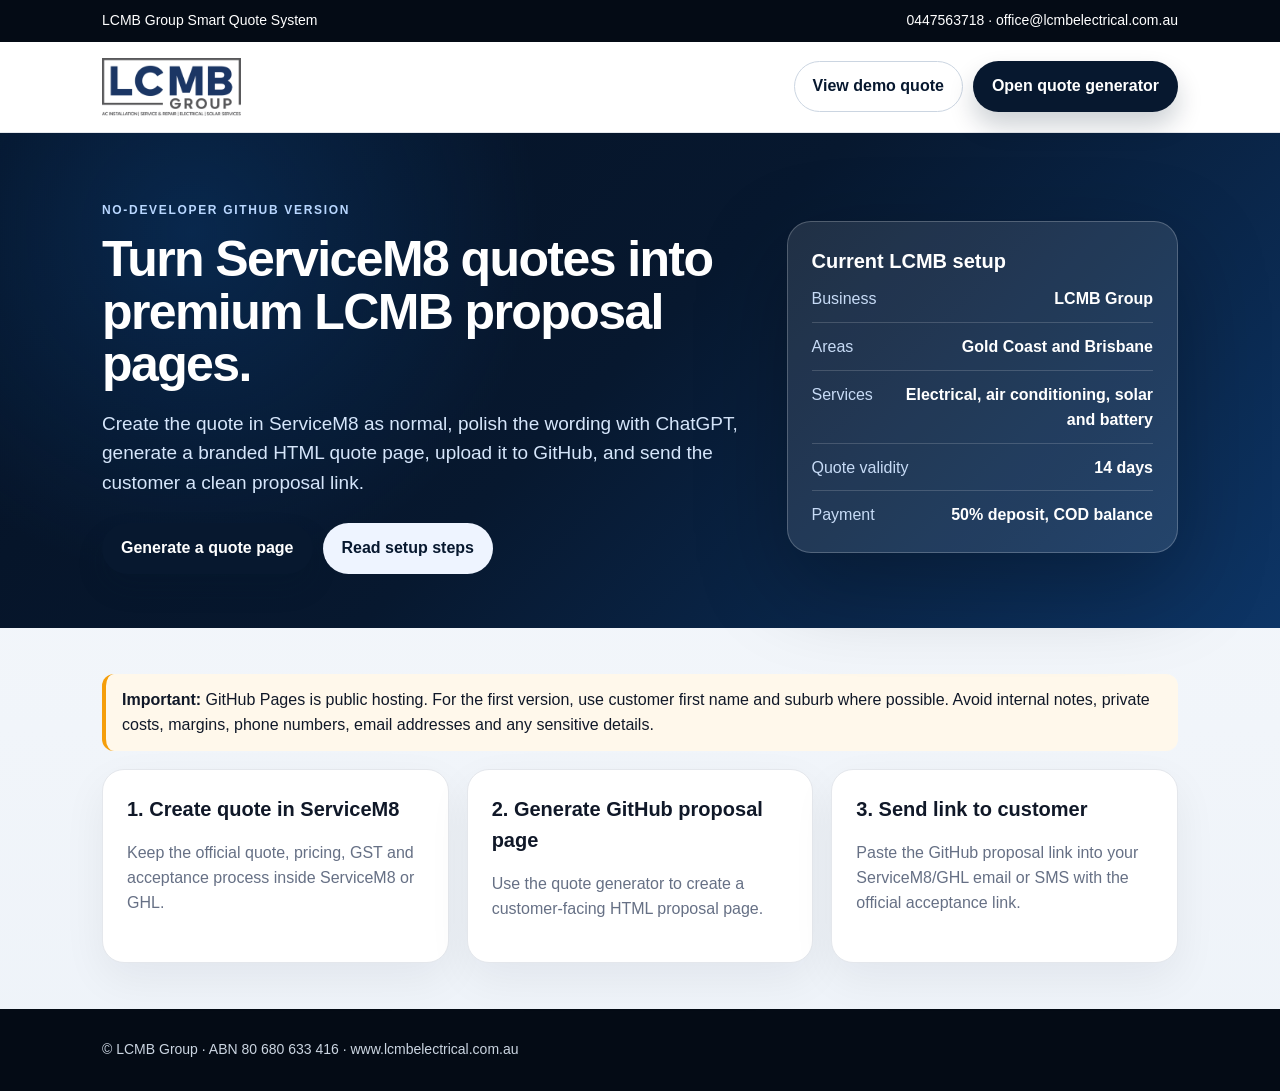
==== index.html @ 8d77b74e "Move LCMB quote website files to root" ====
<!doctype html>
<html lang="en-AU">
<head>
  <meta charset="utf-8">
  <meta name="viewport" content="width=device-width, initial-scale=1">
  <title>LCMB Smart Quotes</title>
  <meta name="robots" content="noindex,nofollow">
  <link rel="stylesheet" href="assets/site.css">
</head>
<body>
  <div class="topbar">
    <div class="container">
      <span>LCMB Group Smart Quote System</span>
      <span>0447563718 · office@lcmbelectrical.com.au</span>
    </div>
  </div>
  <header class="brandbar">
    <div class="container">
      <a class="logo" href="index.html" aria-label="LCMB Group home">
        <img class="logo-img" src="assets/lcmb-logo-main.png" alt="LCMB Group">
      </a>
      <div class="nav-actions">
        <a class="btn secondary" href="quotes/example-quote.html">View demo quote</a>
        <a class="btn primary" href="quote-generator.html">Open quote generator</a>
      </div>
    </div>
  </header>
  <section class="hero">
    <div class="container hero-grid">
      <div>
        <div class="kicker">No-developer GitHub version</div>
        <h1>Turn ServiceM8 quotes into premium LCMB proposal pages.</h1>
        <p class="lead">Create the quote in ServiceM8 as normal, polish the wording with ChatGPT, generate a branded HTML quote page, upload it to GitHub, and send the customer a clean proposal link.</p>
        <div class="toolbar">
          <a class="btn primary" href="quote-generator.html">Generate a quote page</a>
          <a class="btn light" href="GITHUB_SETUP_STEPS.md">Read setup steps</a>
        </div>
      </div>
      <div class="hero-card">
        <h3>Current LCMB setup</h3>
        <div class="detail-list">
          <div class="detail-row"><span>Business</span><span>LCMB Group</span></div>
          <div class="detail-row"><span>Areas</span><span>Gold Coast and Brisbane</span></div>
          <div class="detail-row"><span>Services</span><span>Electrical, air conditioning, solar and battery</span></div>
          <div class="detail-row"><span>Quote validity</span><span>14 days</span></div>
          <div class="detail-row"><span>Payment</span><span>50% deposit, COD balance</span></div>
        </div>
      </div>
    </div>
  </section>
  <main class="section">
    <div class="container">
      <div class="notice">
        <strong>Important:</strong> GitHub Pages is public hosting. For the first version, use customer first name and suburb where possible. Avoid internal notes, private costs, margins, phone numbers, email addresses and any sensitive details.
      </div>
      <div class="cards" style="margin-top:18px">
        <div class="card">
          <h3>1. Create quote in ServiceM8</h3>
          <p class="muted">Keep the official quote, pricing, GST and acceptance process inside ServiceM8 or GHL.</p>
        </div>
        <div class="card">
          <h3>2. Generate GitHub proposal page</h3>
          <p class="muted">Use the quote generator to create a customer-facing HTML proposal page.</p>
        </div>
        <div class="card">
          <h3>3. Send link to customer</h3>
          <p class="muted">Paste the GitHub proposal link into your ServiceM8/GHL email or SMS with the official acceptance link.</p>
        </div>
      </div>
    </div>
  </main>
  <footer class="footer">
    <div class="container">© LCMB Group · ABN 80 680 633 416 · www.lcmbelectrical.com.au</div>
  </footer>
</body>
</html>
---- assets/site.css ----
:root{
  --navy:#07182f;
  --navy2:#0b2547;
  --blue:#0e4d92;
  --ink:#101828;
  --muted:#667085;
  --line:#d0d5dd;
  --bg:#f5f7fb;
  --card:#ffffff;
  --soft:#eaf2ff;
  --dark:#050b14;
  --ok:#0f766e;
}
*{box-sizing:border-box}
body{
  margin:0;
  font-family:Arial, Helvetica, sans-serif;
  color:var(--ink);
  background:linear-gradient(180deg,#f7f9fc 0%,#eef3f9 100%);
  line-height:1.55;
}
a{color:inherit}
.container{max-width:1120px;margin:0 auto;padding:0 22px}
.topbar{
  background:#040b15;
  color:white;
  font-size:14px;
}
.topbar .container{
  display:flex;
  gap:18px;
  justify-content:space-between;
  align-items:center;
  padding-top:10px;
  padding-bottom:10px;
  flex-wrap:wrap;
}
.brandbar{
  background:rgba(255,255,255,.96);
  border-bottom:1px solid #e4e7ec;
  position:sticky;
  top:0;
  z-index:50;
  backdrop-filter:blur(8px);
}
.brandbar .container{
  display:flex;
  align-items:center;
  justify-content:space-between;
  padding-top:16px;
  padding-bottom:16px;
  gap:20px;
}
.logo{
  display:flex;
  align-items:center;
  gap:12px;
  text-decoration:none;
}
.logo-mark{
  width:46px;height:46px;border-radius:13px;
  background:linear-gradient(135deg,var(--navy),var(--blue));
  display:grid;place-items:center;color:white;font-weight:800;letter-spacing:-1px;
  box-shadow:0 12px 28px rgba(7,24,47,.22);
}
.logo-text strong{display:block;font-size:19px;letter-spacing:.06em}
.logo-text span{display:block;font-size:12px;color:var(--muted);text-transform:uppercase;letter-spacing:.12em}

.logo-img{
  display:block;
  width:auto;
  height:58px;
  max-width:260px;
  object-fit:contain;
}
@media (max-width:520px){
  .logo-img{height:46px;max-width:220px}
}

.nav-actions{display:flex;gap:10px;flex-wrap:wrap}
.btn{
  display:inline-flex;align-items:center;justify-content:center;
  gap:8px;
  min-height:44px;
  padding:12px 18px;
  border-radius:999px;
  border:1px solid transparent;
  text-decoration:none;
  font-weight:700;
  cursor:pointer;
  transition:.18s ease;
  font-family:inherit;
}
.btn.primary{background:var(--navy);color:white;box-shadow:0 14px 26px rgba(7,24,47,.20)}
.btn.primary:hover{background:#0d2b52;transform:translateY(-1px)}
.btn.secondary{background:white;color:var(--navy);border-color:#cbd5e1}
.btn.secondary:hover{border-color:var(--navy);transform:translateY(-1px)}
.btn.light{background:#eef4ff;color:var(--navy)}
.hero{
  background:
    radial-gradient(circle at 15% 20%,rgba(14,77,146,.35),transparent 30%),
    linear-gradient(135deg,#051225 0%,#07182f 48%,#0d3566 100%);
  color:white;
  padding:68px 0 54px;
}
.hero-grid{
  display:grid;
  grid-template-columns:1.25fr .75fr;
  gap:32px;
  align-items:center;
}
.kicker{
  color:#b9d7ff;
  font-weight:800;
  text-transform:uppercase;
  letter-spacing:.14em;
  font-size:12px;
  margin-bottom:14px;
}
h1{font-size:50px;line-height:1.05;margin:0 0 18px;letter-spacing:-1.6px}
h2{font-size:31px;line-height:1.15;margin:0 0 16px;letter-spacing:-.6px}
h3{font-size:20px;margin:0 0 10px}
.lead{font-size:19px;color:#d6e6fb;max-width:720px;margin:0 0 26px}
.hero-card{
  background:rgba(255,255,255,.1);
  border:1px solid rgba(255,255,255,.22);
  border-radius:24px;
  padding:24px;
  box-shadow:0 30px 90px rgba(0,0,0,.28);
}
.detail-list{display:grid;gap:12px}
.detail-row{
  display:flex;justify-content:space-between;gap:18px;
  border-bottom:1px solid rgba(255,255,255,.16);
  padding-bottom:10px;
}
.detail-row:last-child{border-bottom:0;padding-bottom:0}
.detail-row span:first-child{color:#c7dbf6}
.detail-row span:last-child{text-align:right;font-weight:700}
.section{padding:46px 0}
.cards{display:grid;grid-template-columns:repeat(3,1fr);gap:18px}
.card{
  background:var(--card);
  border:1px solid #e4e7ec;
  border-radius:22px;
  padding:24px;
  box-shadow:0 16px 44px rgba(16,24,40,.06);
}
.card.soft{background:#f8fbff}
.card.dark{background:var(--navy);color:white;border-color:transparent}
.card.dark p,.card.dark li{color:#d6e6fb}
.muted{color:var(--muted)}
.grid-2{display:grid;grid-template-columns:1fr 1fr;gap:18px}
.grid-3{display:grid;grid-template-columns:repeat(3,1fr);gap:18px}
.pill{
  display:inline-flex;
  background:#e8f2ff;
  color:#0b3a70;
  border:1px solid #c9ddfb;
  border-radius:999px;
  padding:8px 12px;
  font-weight:800;
  font-size:13px;
}
.list{
  padding:0;
  margin:12px 0 0;
  list-style:none;
}
.list li{
  padding:11px 0 11px 34px;
  border-bottom:1px solid #edf0f5;
  position:relative;
}
.list li:last-child{border-bottom:0}
.list li:before{
  content:"✓";
  width:22px;height:22px;
  border-radius:50%;
  background:#e7f6f3;
  color:var(--ok);
  position:absolute;
  left:0;top:12px;
  display:grid;place-items:center;
  font-weight:900;
}
.list.warn li:before{
  content:"";
  background:#fff3e6;
  border:2px solid #f59e0b;
}
.quote-table{
  width:100%;
  border-collapse:collapse;
  overflow:hidden;
  border-radius:18px;
  background:white;
}
.quote-table th{
  background:#07182f;color:white;
  text-align:left;
  padding:14px;
  font-size:13px;
  letter-spacing:.08em;
  text-transform:uppercase;
}
.quote-table td{
  border-bottom:1px solid #edf0f5;
  padding:14px;
  vertical-align:top;
}
.quote-table td:last-child,.quote-table th:last-child{text-align:right;white-space:nowrap}
.total-box{
  max-width:430px;
  margin-left:auto;
  margin-top:16px;
  background:white;
  border:1px solid #e4e7ec;
  border-radius:22px;
  padding:18px;
}
.total-row{
  display:flex;justify-content:space-between;gap:16px;
  padding:9px 0;border-bottom:1px solid #edf0f5;
}
.total-row:last-child{border-bottom:0}
.total-row.grand{
  font-size:24px;
  font-weight:900;
  color:var(--navy);
}
.process{counter-reset:step;display:grid;grid-template-columns:repeat(4,1fr);gap:16px}
.step{
  background:white;border:1px solid #e4e7ec;border-radius:22px;padding:22px;
  position:relative;
}
.step:before{
  counter-increment:step;
  content:counter(step);
  display:grid;place-items:center;
  width:34px;height:34px;border-radius:50%;
  background:var(--navy);color:white;font-weight:900;
  margin-bottom:12px;
}
.review{
  display:flex;flex-direction:column;gap:12px;
}
.review .stars{color:#f59e0b;letter-spacing:2px;font-size:17px}
.video-wrap{
  position:relative;padding-bottom:56.25%;height:0;overflow:hidden;border-radius:22px;background:#0b1220;border:1px solid #26364d;
}
.video-wrap iframe{position:absolute;inset:0;width:100%;height:100%;border:0}
.photo-grid{display:grid;grid-template-columns:repeat(3,1fr);gap:12px}
.photo-grid img{
  width:100%;
  height:210px;
  object-fit:cover;
  border-radius:18px;
  border:1px solid #e4e7ec;
  background:#eef2f7;
}
.cta{
  background:linear-gradient(135deg,#07182f,#0d3566);
  color:white;
  border-radius:28px;
  padding:34px;
  display:flex;
  align-items:center;
  justify-content:space-between;
  gap:20px;
  flex-wrap:wrap;
}
.cta p{color:#d6e6fb;margin:0}
.footer{
  background:#040b15;color:#cbd5e1;padding:30px 0;font-size:14px;
}
.footer a{color:white}
.notice{
  border-left:4px solid #f59e0b;
  background:#fff8eb;
  padding:14px 16px;
  border-radius:12px;
}
.form-grid{
  display:grid;
  grid-template-columns:1fr 1fr;
  gap:16px;
}
.form-field{display:flex;flex-direction:column;gap:7px}
.form-field.full{grid-column:1/-1}
label{font-weight:800}
input,textarea,select{
  width:100%;
  border:1px solid #cfd8e3;
  border-radius:14px;
  padding:13px 14px;
  font:inherit;
  background:white;
}
textarea{min-height:104px;resize:vertical}
textarea.tall{min-height:180px}
.toolbar{
  display:flex;
  gap:10px;
  flex-wrap:wrap;
  align-items:center;
}
.preview-frame{
  width:100%;
  min-height:620px;
  border:1px solid #cbd5e1;
  border-radius:22px;
  background:white;
}
.small{font-size:13px}
@media (max-width:900px){
  .hero-grid,.grid-2,.cards,.grid-3,.process{grid-template-columns:1fr}
  h1{font-size:38px}
  .brandbar .container{align-items:flex-start;flex-direction:column}
  .form-grid{grid-template-columns:1fr}
  .photo-grid{grid-template-columns:1fr}
  .quote-table{font-size:14px}
  .quote-table th:nth-child(2),.quote-table td:nth-child(2){display:none}
}
@media print{
  .topbar,.brandbar .nav-actions,.cta .btn,.no-print{display:none!important}
  body{background:white}
  .section{padding:22px 0}
  .card,.total-box{box-shadow:none}
}
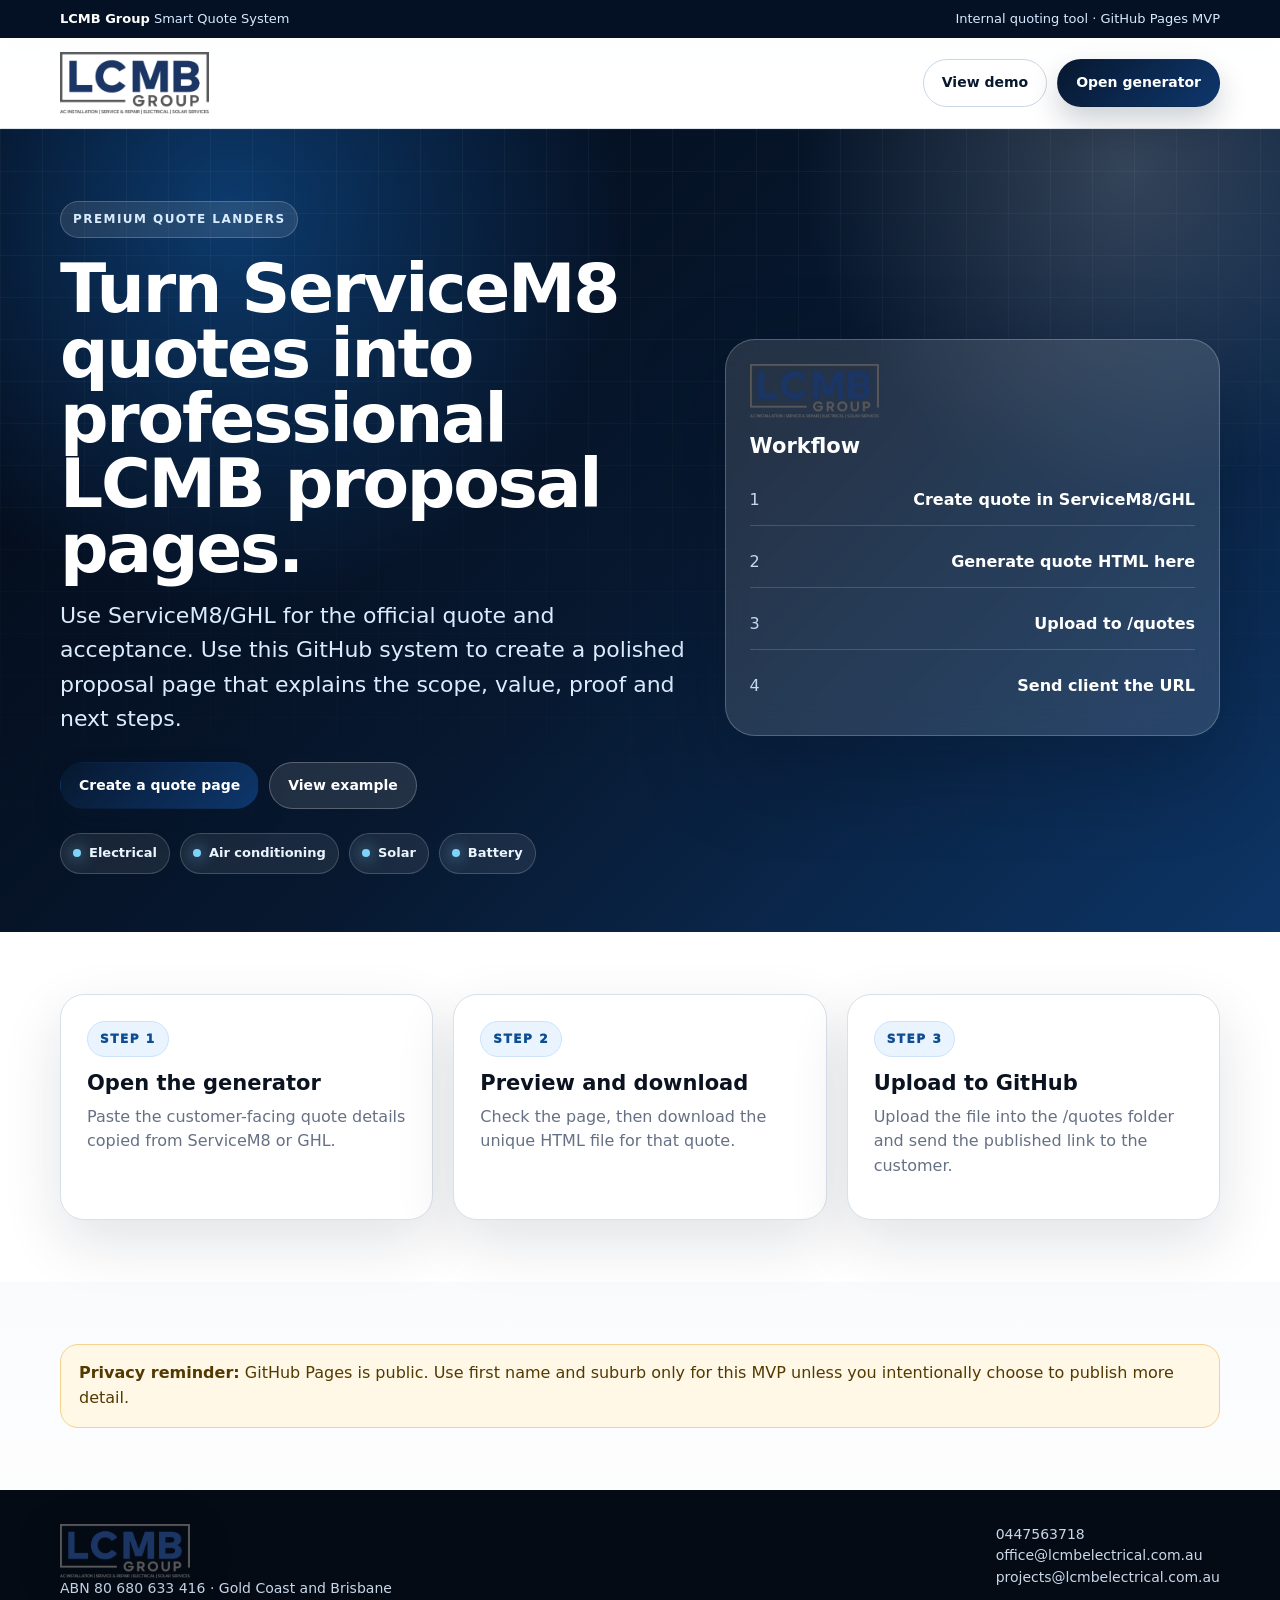
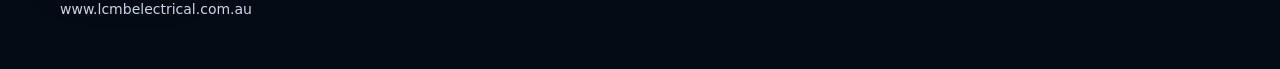
==== commit 608335d3: "Upgrade LCMB quote system to professional V2 Upgrade LCMB quote system to professional V2" ====
--- a/index.html
+++ b/index.html
@@ -1,76 +1 @@
-<!doctype html>
-<html lang="en-AU">
-<head>
-  <meta charset="utf-8">
-  <meta name="viewport" content="width=device-width, initial-scale=1">
-  <title>LCMB Smart Quotes</title>
-  <meta name="robots" content="noindex,nofollow">
-  <link rel="stylesheet" href="assets/site.css">
-</head>
-<body>
-  <div class="topbar">
-    <div class="container">
-      <span>LCMB Group Smart Quote System</span>
-      <span>0447563718 · office@lcmbelectrical.com.au</span>
-    </div>
-  </div>
-  <header class="brandbar">
-    <div class="container">
-      <a class="logo" href="index.html" aria-label="LCMB Group home">
-        <img class="logo-img" src="assets/lcmb-logo-main.png" alt="LCMB Group">
-      </a>
-      <div class="nav-actions">
-        <a class="btn secondary" href="quotes/example-quote.html">View demo quote</a>
-        <a class="btn primary" href="quote-generator.html">Open quote generator</a>
-      </div>
-    </div>
-  </header>
-  <section class="hero">
-    <div class="container hero-grid">
-      <div>
-        <div class="kicker">No-developer GitHub version</div>
-        <h1>Turn ServiceM8 quotes into premium LCMB proposal pages.</h1>
-        <p class="lead">Create the quote in ServiceM8 as normal, polish the wording with ChatGPT, generate a branded HTML quote page, upload it to GitHub, and send the customer a clean proposal link.</p>
-        <div class="toolbar">
-          <a class="btn primary" href="quote-generator.html">Generate a quote page</a>
-          <a class="btn light" href="GITHUB_SETUP_STEPS.md">Read setup steps</a>
-        </div>
-      </div>
-      <div class="hero-card">
-        <h3>Current LCMB setup</h3>
-        <div class="detail-list">
-          <div class="detail-row"><span>Business</span><span>LCMB Group</span></div>
-          <div class="detail-row"><span>Areas</span><span>Gold Coast and Brisbane</span></div>
-          <div class="detail-row"><span>Services</span><span>Electrical, air conditioning, solar and battery</span></div>
-          <div class="detail-row"><span>Quote validity</span><span>14 days</span></div>
-          <div class="detail-row"><span>Payment</span><span>50% deposit, COD balance</span></div>
-        </div>
-      </div>
-    </div>
-  </section>
-  <main class="section">
-    <div class="container">
-      <div class="notice">
-        <strong>Important:</strong> GitHub Pages is public hosting. For the first version, use customer first name and suburb where possible. Avoid internal notes, private costs, margins, phone numbers, email addresses and any sensitive details.
-      </div>
-      <div class="cards" style="margin-top:18px">
-        <div class="card">
-          <h3>1. Create quote in ServiceM8</h3>
-          <p class="muted">Keep the official quote, pricing, GST and acceptance process inside ServiceM8 or GHL.</p>
-        </div>
-        <div class="card">
-          <h3>2. Generate GitHub proposal page</h3>
-          <p class="muted">Use the quote generator to create a customer-facing HTML proposal page.</p>
-        </div>
-        <div class="card">
-          <h3>3. Send link to customer</h3>
-          <p class="muted">Paste the GitHub proposal link into your ServiceM8/GHL email or SMS with the official acceptance link.</p>
-        </div>
-      </div>
-    </div>
-  </main>
-  <footer class="footer">
-    <div class="container">© LCMB Group · ABN 80 680 633 416 · www.lcmbelectrical.com.au</div>
-  </footer>
-</body>
-</html>
+<!doctype html><html lang="en-AU"><head><meta charset="utf-8"><meta name="viewport" content="width=device-width, initial-scale=1"><title>LCMB Smart Quotes</title><meta name="robots" content="noindex,nofollow"><link rel="stylesheet" href="assets/site.css"></head><body><div class="topbar"><div class="container"><span><strong>LCMB Group</strong> Smart Quote System</span><span>Internal quoting tool · GitHub Pages MVP</span></div></div><header class="brandbar"><div class="container"><a class="brand" href="index.html"><img src="assets/lcmb-logo-main.png" alt="LCMB Group"></a><div class="nav-actions"><a class="btn secondary" href="quotes/example-quote.html">View demo</a><a class="btn primary" href="quote-generator.html">Open generator</a></div></div></header><section class="hero"><div class="container hero-grid"><div><div class="eyebrow">Premium quote landers</div><h1>Turn ServiceM8 quotes into professional LCMB proposal pages.</h1><p class="lead">Use ServiceM8/GHL for the official quote and acceptance. Use this GitHub system to create a polished proposal page that explains the scope, value, proof and next steps.</p><div class="toolbar"><a class="btn primary" href="quote-generator.html">Create a quote page</a><a class="btn ghost" href="quotes/example-quote.html">View example</a></div><div class="hero-trust"><span class="trust-pill">Electrical</span><span class="trust-pill">Air conditioning</span><span class="trust-pill">Solar</span><span class="trust-pill">Battery</span></div></div><aside class="proposal-card"><img class="logo-on-dark" src="assets/lcmb-logo-transparent.png" alt="LCMB Group"><h3>Workflow</h3><div class="quote-meta"><div class="meta-row"><span>1</span><span>Create quote in ServiceM8/GHL</span></div><div class="meta-row"><span>2</span><span>Generate quote HTML here</span></div><div class="meta-row"><span>3</span><span>Upload to /quotes</span></div><div class="meta-row"><span>4</span><span>Send client the URL</span></div></div></aside></div></section><main><section class="section white"><div class="container grid-3"><div class="card"><span class="kicker">Step 1</span><h3>Open the generator</h3><p class="muted">Paste the customer-facing quote details copied from ServiceM8 or GHL.</p></div><div class="card"><span class="kicker">Step 2</span><h3>Preview and download</h3><p class="muted">Check the page, then download the unique HTML file for that quote.</p></div><div class="card"><span class="kicker">Step 3</span><h3>Upload to GitHub</h3><p class="muted">Upload the file into the /quotes folder and send the published link to the customer.</p></div></div></section><section class="section"><div class="container"><div class="notice"><strong>Privacy reminder:</strong> GitHub Pages is public. Use first name and suburb only for this MVP unless you intentionally choose to publish more detail.</div></div></section></main><footer class="footer"><div class="container footer-grid"><div><img src="assets/lcmb-logo-transparent.png" alt="LCMB Group"><p>ABN 80 680 633 416 · Gold Coast and Brisbane<br>www.lcmbelectrical.com.au</p></div><div>0447563718<br>office@lcmbelectrical.com.au<br>projects@lcmbelectrical.com.au</div></div></footer></body></html>
--- a/assets/site.css
+++ b/assets/site.css
@@ -1,331 +1,43 @@
 
 :root{
+  --ink:#0b1220;
+  --muted:#667085;
   --navy:#07182f;
-  --navy2:#0b2547;
-  --blue:#0e4d92;
-  --ink:#101828;
-  --muted:#667085;
-  --line:#d0d5dd;
-  --bg:#f5f7fb;
-  --card:#ffffff;
-  --soft:#eaf2ff;
-  --dark:#050b14;
-  --ok:#0f766e;
+  --navy-2:#0b2445;
+  --blue:#125ca8;
+  --blue-2:#0e72d8;
+  --ice:#eef6ff;
+  --paper:#ffffff;
+  --soft:#f5f7fb;
+  --line:#d8e0ea;
+  --green:#0f766e;
+  --amber:#b7791f;
+  --danger:#a33b2b;
+  --shadow:0 22px 60px rgba(8,24,47,.12);
+  --shadow-strong:0 32px 90px rgba(2,10,24,.28);
+  --radius:24px;
 }
 *{box-sizing:border-box}
+html{scroll-behavior:smooth}
 body{
   margin:0;
-  font-family:Arial, Helvetica, sans-serif;
   color:var(--ink);
-  background:linear-gradient(180deg,#f7f9fc 0%,#eef3f9 100%);
+  font-family:Inter, ui-sans-serif, system-ui, -apple-system, BlinkMacSystemFont, "Segoe UI", Arial, sans-serif;
   line-height:1.55;
+  background:linear-gradient(180deg,#f8fbff 0%,#f2f5f9 44%,#ffffff 100%);
+  -webkit-font-smoothing:antialiased;
 }
 a{color:inherit}
-.container{max-width:1120px;margin:0 auto;padding:0 22px}
-.topbar{
-  background:#040b15;
-  color:white;
-  font-size:14px;
-}
-.topbar .container{
-  display:flex;
-  gap:18px;
-  justify-content:space-between;
-  align-items:center;
-  padding-top:10px;
-  padding-bottom:10px;
-  flex-wrap:wrap;
-}
-.brandbar{
-  background:rgba(255,255,255,.96);
-  border-bottom:1px solid #e4e7ec;
-  position:sticky;
-  top:0;
-  z-index:50;
-  backdrop-filter:blur(8px);
-}
-.brandbar .container{
-  display:flex;
-  align-items:center;
-  justify-content:space-between;
-  padding-top:16px;
-  padding-bottom:16px;
-  gap:20px;
-}
-.logo{
-  display:flex;
-  align-items:center;
-  gap:12px;
-  text-decoration:none;
-}
-.logo-mark{
-  width:46px;height:46px;border-radius:13px;
-  background:linear-gradient(135deg,var(--navy),var(--blue));
-  display:grid;place-items:center;color:white;font-weight:800;letter-spacing:-1px;
-  box-shadow:0 12px 28px rgba(7,24,47,.22);
-}
-.logo-text strong{display:block;font-size:19px;letter-spacing:.06em}
-.logo-text span{display:block;font-size:12px;color:var(--muted);text-transform:uppercase;letter-spacing:.12em}
-
-.logo-img{
-  display:block;
-  width:auto;
-  height:58px;
-  max-width:260px;
-  object-fit:contain;
-}
-@media (max-width:520px){
-  .logo-img{height:46px;max-width:220px}
-}
-
-.nav-actions{display:flex;gap:10px;flex-wrap:wrap}
-.btn{
-  display:inline-flex;align-items:center;justify-content:center;
-  gap:8px;
-  min-height:44px;
-  padding:12px 18px;
-  border-radius:999px;
-  border:1px solid transparent;
-  text-decoration:none;
-  font-weight:700;
-  cursor:pointer;
-  transition:.18s ease;
-  font-family:inherit;
-}
-.btn.primary{background:var(--navy);color:white;box-shadow:0 14px 26px rgba(7,24,47,.20)}
-.btn.primary:hover{background:#0d2b52;transform:translateY(-1px)}
-.btn.secondary{background:white;color:var(--navy);border-color:#cbd5e1}
-.btn.secondary:hover{border-color:var(--navy);transform:translateY(-1px)}
-.btn.light{background:#eef4ff;color:var(--navy)}
-.hero{
-  background:
-    radial-gradient(circle at 15% 20%,rgba(14,77,146,.35),transparent 30%),
-    linear-gradient(135deg,#051225 0%,#07182f 48%,#0d3566 100%);
-  color:white;
-  padding:68px 0 54px;
-}
-.hero-grid{
-  display:grid;
-  grid-template-columns:1.25fr .75fr;
-  gap:32px;
-  align-items:center;
-}
-.kicker{
-  color:#b9d7ff;
-  font-weight:800;
-  text-transform:uppercase;
-  letter-spacing:.14em;
-  font-size:12px;
-  margin-bottom:14px;
-}
-h1{font-size:50px;line-height:1.05;margin:0 0 18px;letter-spacing:-1.6px}
-h2{font-size:31px;line-height:1.15;margin:0 0 16px;letter-spacing:-.6px}
-h3{font-size:20px;margin:0 0 10px}
-.lead{font-size:19px;color:#d6e6fb;max-width:720px;margin:0 0 26px}
-.hero-card{
-  background:rgba(255,255,255,.1);
-  border:1px solid rgba(255,255,255,.22);
-  border-radius:24px;
-  padding:24px;
-  box-shadow:0 30px 90px rgba(0,0,0,.28);
-}
-.detail-list{display:grid;gap:12px}
-.detail-row{
-  display:flex;justify-content:space-between;gap:18px;
-  border-bottom:1px solid rgba(255,255,255,.16);
-  padding-bottom:10px;
-}
-.detail-row:last-child{border-bottom:0;padding-bottom:0}
-.detail-row span:first-child{color:#c7dbf6}
-.detail-row span:last-child{text-align:right;font-weight:700}
-.section{padding:46px 0}
-.cards{display:grid;grid-template-columns:repeat(3,1fr);gap:18px}
-.card{
-  background:var(--card);
-  border:1px solid #e4e7ec;
-  border-radius:22px;
-  padding:24px;
-  box-shadow:0 16px 44px rgba(16,24,40,.06);
-}
-.card.soft{background:#f8fbff}
-.card.dark{background:var(--navy);color:white;border-color:transparent}
-.card.dark p,.card.dark li{color:#d6e6fb}
-.muted{color:var(--muted)}
-.grid-2{display:grid;grid-template-columns:1fr 1fr;gap:18px}
-.grid-3{display:grid;grid-template-columns:repeat(3,1fr);gap:18px}
-.pill{
-  display:inline-flex;
-  background:#e8f2ff;
-  color:#0b3a70;
-  border:1px solid #c9ddfb;
-  border-radius:999px;
-  padding:8px 12px;
-  font-weight:800;
-  font-size:13px;
-}
-.list{
-  padding:0;
-  margin:12px 0 0;
-  list-style:none;
-}
-.list li{
-  padding:11px 0 11px 34px;
-  border-bottom:1px solid #edf0f5;
-  position:relative;
-}
-.list li:last-child{border-bottom:0}
-.list li:before{
-  content:"✓";
-  width:22px;height:22px;
-  border-radius:50%;
-  background:#e7f6f3;
-  color:var(--ok);
-  position:absolute;
-  left:0;top:12px;
-  display:grid;place-items:center;
-  font-weight:900;
-}
-.list.warn li:before{
-  content:"";
-  background:#fff3e6;
-  border:2px solid #f59e0b;
-}
-.quote-table{
-  width:100%;
-  border-collapse:collapse;
-  overflow:hidden;
-  border-radius:18px;
-  background:white;
-}
-.quote-table th{
-  background:#07182f;color:white;
-  text-align:left;
-  padding:14px;
-  font-size:13px;
-  letter-spacing:.08em;
-  text-transform:uppercase;
-}
-.quote-table td{
-  border-bottom:1px solid #edf0f5;
-  padding:14px;
-  vertical-align:top;
-}
-.quote-table td:last-child,.quote-table th:last-child{text-align:right;white-space:nowrap}
-.total-box{
-  max-width:430px;
-  margin-left:auto;
-  margin-top:16px;
-  background:white;
-  border:1px solid #e4e7ec;
-  border-radius:22px;
-  padding:18px;
-}
-.total-row{
-  display:flex;justify-content:space-between;gap:16px;
-  padding:9px 0;border-bottom:1px solid #edf0f5;
-}
-.total-row:last-child{border-bottom:0}
-.total-row.grand{
-  font-size:24px;
-  font-weight:900;
-  color:var(--navy);
-}
-.process{counter-reset:step;display:grid;grid-template-columns:repeat(4,1fr);gap:16px}
-.step{
-  background:white;border:1px solid #e4e7ec;border-radius:22px;padding:22px;
-  position:relative;
-}
-.step:before{
-  counter-increment:step;
-  content:counter(step);
-  display:grid;place-items:center;
-  width:34px;height:34px;border-radius:50%;
-  background:var(--navy);color:white;font-weight:900;
-  margin-bottom:12px;
-}
-.review{
-  display:flex;flex-direction:column;gap:12px;
-}
-.review .stars{color:#f59e0b;letter-spacing:2px;font-size:17px}
-.video-wrap{
-  position:relative;padding-bottom:56.25%;height:0;overflow:hidden;border-radius:22px;background:#0b1220;border:1px solid #26364d;
-}
-.video-wrap iframe{position:absolute;inset:0;width:100%;height:100%;border:0}
-.photo-grid{display:grid;grid-template-columns:repeat(3,1fr);gap:12px}
-.photo-grid img{
-  width:100%;
-  height:210px;
-  object-fit:cover;
-  border-radius:18px;
-  border:1px solid #e4e7ec;
-  background:#eef2f7;
-}
-.cta{
-  background:linear-gradient(135deg,#07182f,#0d3566);
-  color:white;
-  border-radius:28px;
-  padding:34px;
-  display:flex;
-  align-items:center;
-  justify-content:space-between;
-  gap:20px;
-  flex-wrap:wrap;
-}
-.cta p{color:#d6e6fb;margin:0}
-.footer{
-  background:#040b15;color:#cbd5e1;padding:30px 0;font-size:14px;
-}
-.footer a{color:white}
-.notice{
-  border-left:4px solid #f59e0b;
-  background:#fff8eb;
-  padding:14px 16px;
-  border-radius:12px;
-}
-.form-grid{
-  display:grid;
-  grid-template-columns:1fr 1fr;
-  gap:16px;
-}
-.form-field{display:flex;flex-direction:column;gap:7px}
-.form-field.full{grid-column:1/-1}
-label{font-weight:800}
-input,textarea,select{
-  width:100%;
-  border:1px solid #cfd8e3;
-  border-radius:14px;
-  padding:13px 14px;
-  font:inherit;
-  background:white;
-}
-textarea{min-height:104px;resize:vertical}
-textarea.tall{min-height:180px}
-.toolbar{
-  display:flex;
-  gap:10px;
-  flex-wrap:wrap;
-  align-items:center;
-}
-.preview-frame{
-  width:100%;
-  min-height:620px;
-  border:1px solid #cbd5e1;
-  border-radius:22px;
-  background:white;
-}
-.small{font-size:13px}
-@media (max-width:900px){
-  .hero-grid,.grid-2,.cards,.grid-3,.process{grid-template-columns:1fr}
-  h1{font-size:38px}
-  .brandbar .container{align-items:flex-start;flex-direction:column}
-  .form-grid{grid-template-columns:1fr}
-  .photo-grid{grid-template-columns:1fr}
-  .quote-table{font-size:14px}
-  .quote-table th:nth-child(2),.quote-table td:nth-child(2){display:none}
-}
-@media print{
-  .topbar,.brandbar .nav-actions,.cta .btn,.no-print{display:none!important}
-  body{background:white}
-  .section{padding:22px 0}
-  .card,.total-box{box-shadow:none}
-}
+img{max-width:100%;display:block}
+.container{width:min(1160px,calc(100% - 40px));margin-inline:auto}
+.small{font-size:13px}.muted{color:var(--muted)}.nowrap{white-space:nowrap}
+.skip{position:absolute;left:-999px}.skip:focus{left:20px;top:20px;background:white;padding:12px;border-radius:10px;z-index:1000}
+.topbar{background:#041024;color:#d8eaff;font-size:13px}
+.topbar .container{display:flex;gap:14px;align-items:center;justify-content:space-between;padding:9px 0;flex-wrap:wrap}.topbar strong{color:white}
+.brandbar{background:rgba(255,255,255,.9);border-bottom:1px solid rgba(216,224,234,.9);backdrop-filter:blur(14px);position:sticky;top:0;z-index:60}
+.brandbar .container{display:flex;align-items:center;justify-content:space-between;gap:18px;padding:14px 0}.brand{display:flex;align-items:center;text-decoration:none;gap:12px}.brand img{height:62px;width:auto;max-width:280px;object-fit:contain}.brand-mini{display:flex;align-items:center;gap:10px}.brand-mini img{height:44px;width:auto}.nav-actions,.toolbar{display:flex;gap:10px;flex-wrap:wrap;align-items:center}
+.btn{display:inline-flex;align-items:center;justify-content:center;gap:8px;min-height:44px;padding:12px 18px;border-radius:999px;border:1px solid transparent;text-decoration:none;font-weight:800;font-size:14px;cursor:pointer;font-family:inherit;transition:transform .18s ease,box-shadow .18s ease,background .18s ease,border .18s ease}.btn:hover{transform:translateY(-1px)}.btn.primary{background:linear-gradient(135deg,var(--navy),#0e376d);color:white;box-shadow:0 14px 30px rgba(7,24,47,.2)}.btn.primary:hover{box-shadow:0 18px 38px rgba(7,24,47,.28)}.btn.secondary{background:white;color:var(--navy);border-color:#cad6e3}.btn.secondary:hover{border-color:var(--navy)}.btn.light{background:#eaf4ff;color:var(--navy);border-color:#cfe3fa}.btn.ghost{background:rgba(255,255,255,.11);color:white;border-color:rgba(255,255,255,.24)}.btn.full{width:100%}
+.hero{position:relative;overflow:hidden;background:radial-gradient(circle at 18% 10%,rgba(18,92,168,.58),transparent 31%),radial-gradient(circle at 88% 5%,rgba(255,255,255,.18),transparent 24%),linear-gradient(135deg,#030814 0%,#07182f 52%,#0d3566 100%);color:white;padding:72px 0 58px}.hero:before{content:"";position:absolute;inset:0;background-image:linear-gradient(rgba(255,255,255,.05) 1px,transparent 1px),linear-gradient(90deg,rgba(255,255,255,.05) 1px,transparent 1px);background-size:42px 42px;mask-image:linear-gradient(180deg,rgba(0,0,0,.8),transparent)}.hero .container{position:relative}.hero-grid{display:grid;grid-template-columns:minmax(0,1.12fr) minmax(330px,.88fr);gap:34px;align-items:center}.eyebrow{display:inline-flex;align-items:center;gap:8px;background:rgba(255,255,255,.1);border:1px solid rgba(255,255,255,.2);color:#d9ecff;border-radius:999px;padding:8px 12px;font-size:12px;font-weight:900;letter-spacing:.12em;text-transform:uppercase;margin-bottom:18px}.hero h1{font-size:clamp(38px,5.3vw,70px);line-height:.96;letter-spacing:-2.2px;margin:0 0 18px;max-width:850px}.hero .lead{font-size:clamp(17px,2vw,22px);color:#dcecff;margin:0 0 26px;max-width:780px}.hero-trust{display:flex;gap:10px;flex-wrap:wrap;margin-top:24px}.trust-pill{display:inline-flex;align-items:center;gap:8px;border:1px solid rgba(255,255,255,.18);background:rgba(255,255,255,.08);padding:9px 12px;border-radius:999px;color:#eaf5ff;font-weight:750;font-size:13px}.trust-pill:before{content:"";width:8px;height:8px;border-radius:50%;background:#7dd3fc;box-shadow:0 0 16px #7dd3fc}.proposal-card{background:rgba(255,255,255,.12);border:1px solid rgba(255,255,255,.22);border-radius:30px;padding:24px;box-shadow:var(--shadow-strong);backdrop-filter:blur(16px)}.proposal-card .logo-on-dark{height:54px;max-width:260px;margin-bottom:16px;object-fit:contain}.quote-meta{display:grid;gap:12px;margin-top:18px}.meta-row{display:flex;justify-content:space-between;gap:18px;padding:12px 0;border-bottom:1px solid rgba(255,255,255,.16)}.meta-row:last-child{border-bottom:0}.meta-row span:first-child{color:#c7d9ed}.meta-row span:last-child{font-weight:900;text-align:right}.total-highlight{margin-top:18px;padding:18px;border-radius:22px;background:white;color:var(--navy);display:flex;justify-content:space-between;align-items:flex-end;gap:16px}.total-highlight .label{font-size:13px;color:var(--muted);font-weight:800;text-transform:uppercase;letter-spacing:.1em}.total-highlight .amount{font-size:31px;line-height:1;font-weight:950;letter-spacing:-1px}.section{padding:62px 0}.section.tight{padding:38px 0}.section.white{background:white}.section.dark{background:#061225;color:white}.section.dark .muted{color:#bfd3ec}.section-head{display:flex;align-items:flex-end;justify-content:space-between;gap:24px;margin-bottom:22px}.section-head h2{margin:0}.section-head p{margin:8px 0 0;max-width:720px}.kicker{display:inline-flex;align-items:center;gap:8px;font-size:12px;font-weight:950;letter-spacing:.13em;text-transform:uppercase;color:#0e4d92;background:#e9f4ff;border:1px solid #cce3fb;border-radius:999px;padding:8px 12px;margin-bottom:14px}h2{font-size:clamp(29px,3.3vw,46px);line-height:1.06;letter-spacing:-1.1px;margin:0 0 16px}h3{font-size:21px;line-height:1.16;margin:0 0 9px}p{margin:0 0 14px}.grid-2{display:grid;grid-template-columns:repeat(2,minmax(0,1fr));gap:20px}.grid-3{display:grid;grid-template-columns:repeat(3,minmax(0,1fr));gap:20px}.grid-4{display:grid;grid-template-columns:repeat(4,minmax(0,1fr));gap:16px}.card{background:var(--paper);border:1px solid var(--line);border-radius:var(--radius);padding:26px;box-shadow:var(--shadow)}.card.no-shadow{box-shadow:none}.card.dark{background:linear-gradient(145deg,#07182f,#0b2c55);color:white;border-color:rgba(255,255,255,.12)}.card.dark .muted,.card.dark p{color:#d8eaff}.card.blue{background:linear-gradient(145deg,#eaf5ff,#ffffff);border-color:#cae1f8}.card.compact{padding:20px}.icon-card{position:relative;overflow:hidden}.icon-card:before{content:"";position:absolute;right:-46px;top:-46px;width:120px;height:120px;border-radius:50%;background:rgba(18,92,168,.09)}.stat{display:flex;gap:12px;align-items:center}.stat-icon{width:42px;height:42px;border-radius:14px;background:#e9f4ff;color:#0c4f92;display:grid;place-items:center;font-weight:950}.stat b{display:block;font-size:20px}.list{margin:14px 0 0;padding:0;list-style:none}.list li{position:relative;padding:12px 0 12px 36px;border-bottom:1px solid #edf1f6}.list li:last-child{border-bottom:0}.list li:before{content:"✓";position:absolute;left:0;top:12px;width:22px;height:22px;border-radius:50%;background:#e7f8f5;color:var(--green);display:grid;place-items:center;font-size:13px;font-weight:950}.list.warn li:before{content:"!";background:#fff4e0;color:#9a5a00}.notice{background:#fff8e7;border:1px solid #f4d28d;color:#533900;border-radius:18px;padding:16px 18px}.quote-table-wrap{overflow-x:auto;border-radius:24px;border:1px solid var(--line);box-shadow:var(--shadow);background:white}.quote-table{width:100%;border-collapse:collapse;min-width:720px}.quote-table th{background:#07182f;color:white;text-align:left;padding:16px;font-size:12px;text-transform:uppercase;letter-spacing:.12em}.quote-table td{padding:17px 16px;border-bottom:1px solid #eef2f6;vertical-align:top}.quote-table tr:last-child td{border-bottom:0}.quote-table th:last-child,.quote-table td:last-child{text-align:right;white-space:nowrap;font-weight:900}.totals-panel{margin-top:20px;display:grid;grid-template-columns:1fr minmax(320px,430px);gap:20px;align-items:start}.payment-card{background:#f8fbff;border:1px solid var(--line);border-radius:24px;padding:22px}.total-box{background:white;border:1px solid var(--line);border-radius:24px;padding:20px;box-shadow:var(--shadow)}.total-row{display:flex;justify-content:space-between;gap:16px;padding:10px 0;border-bottom:1px solid #eef2f6}.total-row:last-child{border-bottom:0}.grand{font-size:28px;color:var(--navy);font-weight:950}.media-card{border-radius:30px;overflow:hidden;background:#061225;color:white;box-shadow:var(--shadow-strong)}.video-embed{position:relative;width:100%;aspect-ratio:16/9;background:#061225}.video-embed iframe{position:absolute;inset:0;width:100%;height:100%;border:0}.photo-grid{display:grid;grid-template-columns:2fr 1fr 1fr;gap:14px}.photo{border-radius:24px;overflow:hidden;min-height:230px;background:#dfe8f4;box-shadow:var(--shadow)}.photo:first-child{grid-row:span 2}.photo img{width:100%;height:100%;object-fit:cover}.review-card{background:white;border:1px solid var(--line);border-radius:24px;padding:24px;box-shadow:var(--shadow);display:flex;flex-direction:column;gap:14px}.stars{color:#f59e0b;letter-spacing:2px;font-size:18px}.reviewer{display:flex;gap:11px;align-items:center;margin-top:auto}.avatar{width:42px;height:42px;border-radius:50%;background:#e9f4ff;color:#0d4f91;display:grid;place-items:center;font-weight:950}.timeline{display:grid;grid-template-columns:repeat(4,minmax(0,1fr));gap:16px;counter-reset:step}.timeline-step{position:relative;background:white;border:1px solid var(--line);border-radius:24px;padding:24px;box-shadow:var(--shadow)}.timeline-step:before{counter-increment:step;content:counter(step);width:34px;height:34px;border-radius:50%;background:var(--navy);color:white;display:grid;place-items:center;font-weight:950;margin-bottom:14px}.faq-grid{display:grid;grid-template-columns:repeat(2,minmax(0,1fr));gap:14px}.faq{background:white;border:1px solid var(--line);border-radius:18px;box-shadow:0 8px 28px rgba(8,24,47,.06);overflow:hidden}.faq summary{cursor:pointer;padding:18px 20px;font-weight:900}.faq p{padding:0 20px 18px;margin:0;color:var(--muted)}.cta{background:radial-gradient(circle at 22% 10%,rgba(34,134,236,.3),transparent 30%),linear-gradient(135deg,#07182f,#0d3566);color:white;border-radius:32px;padding:32px;box-shadow:var(--shadow-strong);display:grid;grid-template-columns:1fr auto;gap:24px;align-items:center}.cta p{color:#d8eaff}.footer{background:#040b15;color:#c9d7e9;padding:34px 0;font-size:14px}.footer-grid{display:flex;justify-content:space-between;gap:24px;flex-wrap:wrap}.footer img{height:54px;width:auto;filter:drop-shadow(0 10px 22px rgba(0,0,0,.25))}.mobile-cta{display:none}.form-shell{display:grid;grid-template-columns:300px 1fr;gap:22px;align-items:start}.side-card{position:sticky;top:102px;background:#07182f;color:white;border-radius:26px;padding:22px;box-shadow:var(--shadow)}.side-card a{display:block;text-decoration:none;padding:10px 0;color:#d8eaff;border-bottom:1px solid rgba(255,255,255,.12)}.side-card a:last-child{border-bottom:0}.form-grid{display:grid;grid-template-columns:repeat(2,minmax(0,1fr));gap:18px}.form-field{display:flex;flex-direction:column;gap:7px}.form-field.full{grid-column:1/-1}label{font-weight:900;font-size:14px}input,textarea,select{width:100%;border:1px solid #cbd6e3;border-radius:14px;padding:13px 14px;font:inherit;background:white;color:var(--ink)}textarea{min-height:112px;resize:vertical}.tall{min-height:180px}.preview-frame{width:100%;height:780px;border:1px solid var(--line);border-radius:22px;background:white;box-shadow:var(--shadow)}.generator-actions{position:sticky;bottom:0;z-index:30;background:rgba(248,251,255,.9);backdrop-filter:blur(12px);border-top:1px solid var(--line);padding:14px 0;margin-top:24px}.cover-intro{display:grid;grid-template-columns:1fr 360px;gap:20px;align-items:center}.service-tags{display:flex;gap:8px;flex-wrap:wrap;margin-top:20px}.tag{display:inline-flex;padding:8px 12px;border-radius:999px;background:#eef6ff;border:1px solid #cde3fb;color:#0a4784;font-weight:850;font-size:13px}.divider{height:1px;background:var(--line);margin:22px 0}.risk-grid{display:grid;grid-template-columns:repeat(4,minmax(0,1fr));gap:16px}.risk-card{background:#fff;border:1px solid var(--line);border-radius:20px;padding:18px;box-shadow:0 10px 30px rgba(8,24,47,.06)}.risk-card b{display:block;margin-bottom:6px;color:var(--navy)}
+@media(max-width:950px){.hero-grid,.grid-2,.cover-intro,.totals-panel,.form-shell,.cta{grid-template-columns:1fr}.grid-3,.grid-4,.timeline,.risk-grid{grid-template-columns:repeat(2,minmax(0,1fr))}.brand img{height:52px}.nav-actions{display:none}.photo-grid{grid-template-columns:1fr 1fr}.photo:first-child{grid-row:auto}.side-card{position:static}.mobile-cta{display:flex;position:fixed;left:0;right:0;bottom:0;z-index:100;background:rgba(255,255,255,.95);border-top:1px solid var(--line);padding:10px 14px;gap:10px;box-shadow:0 -12px 34px rgba(8,24,47,.12)}body.has-mobile-cta{padding-bottom:76px}}
+@media(max-width:640px){.container{width:min(100% - 28px,1160px)}.topbar .container{display:block}.hero{padding:46px 0 38px}.proposal-card{padding:18px;border-radius:22px}.total-highlight{align-items:flex-start;flex-direction:column}.section{padding:42px 0}.card{padding:20px}.grid-3,.grid-4,.timeline,.risk-grid,.faq-grid,.photo-grid,.form-grid{grid-template-columns:1fr}.brandbar .container{padding:10px 0}.brand img{height:45px;max-width:220px}.hero h1{letter-spacing:-1.2px}.quote-table{min-width:620px}.grand{font-size:24px}.cta{padding:24px;border-radius:24px}.mobile-cta .btn{flex:1;padding:11px 10px;font-size:13px}.hero-trust{display:none}}
+@media print{.brandbar,.topbar,.mobile-cta,.btn,.generator-actions{display:none!important}.section,.hero{padding:24px 0}.hero{background:white;color:#000}.proposal-card,.card,.quote-table-wrap,.total-box{box-shadow:none}.hero .lead,.proposal-card,.card.dark p{color:#000}.card.dark{background:white;color:#000;border-color:#999}.container{width:100%}body{background:white}}
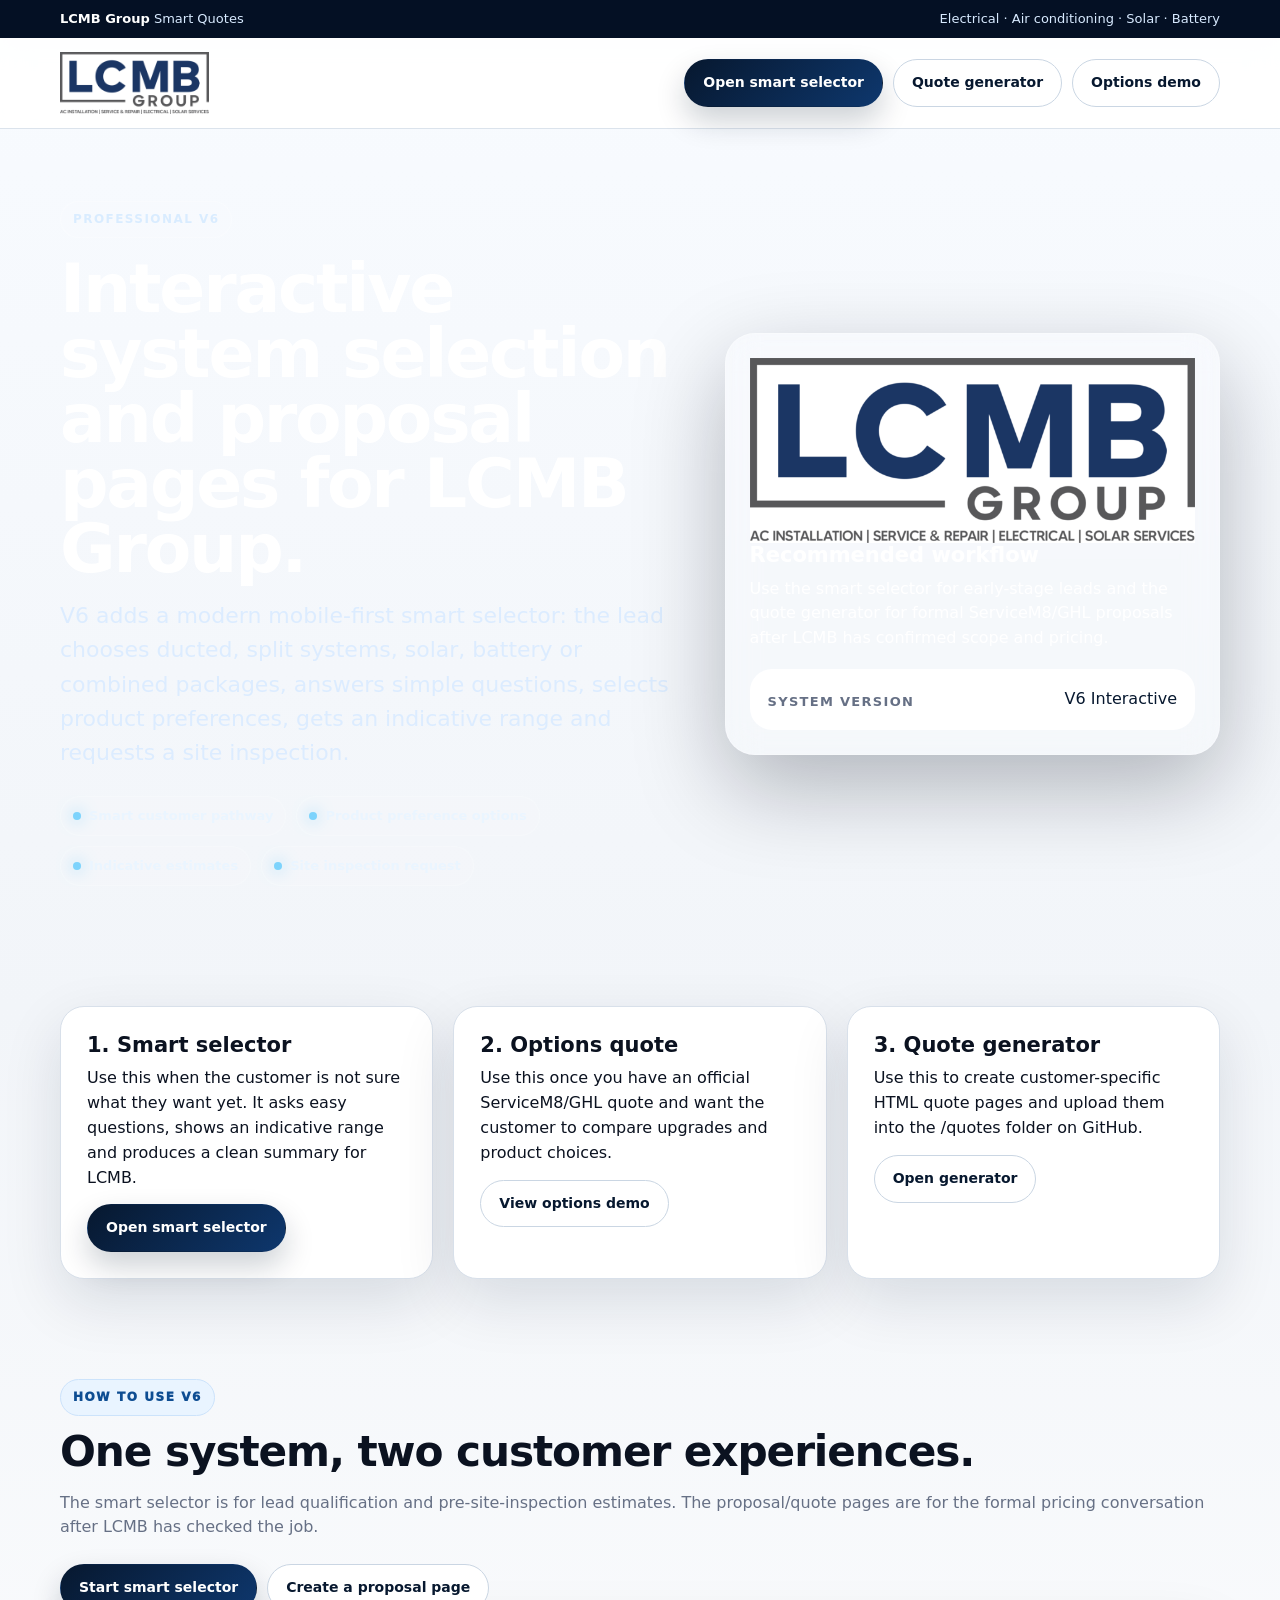
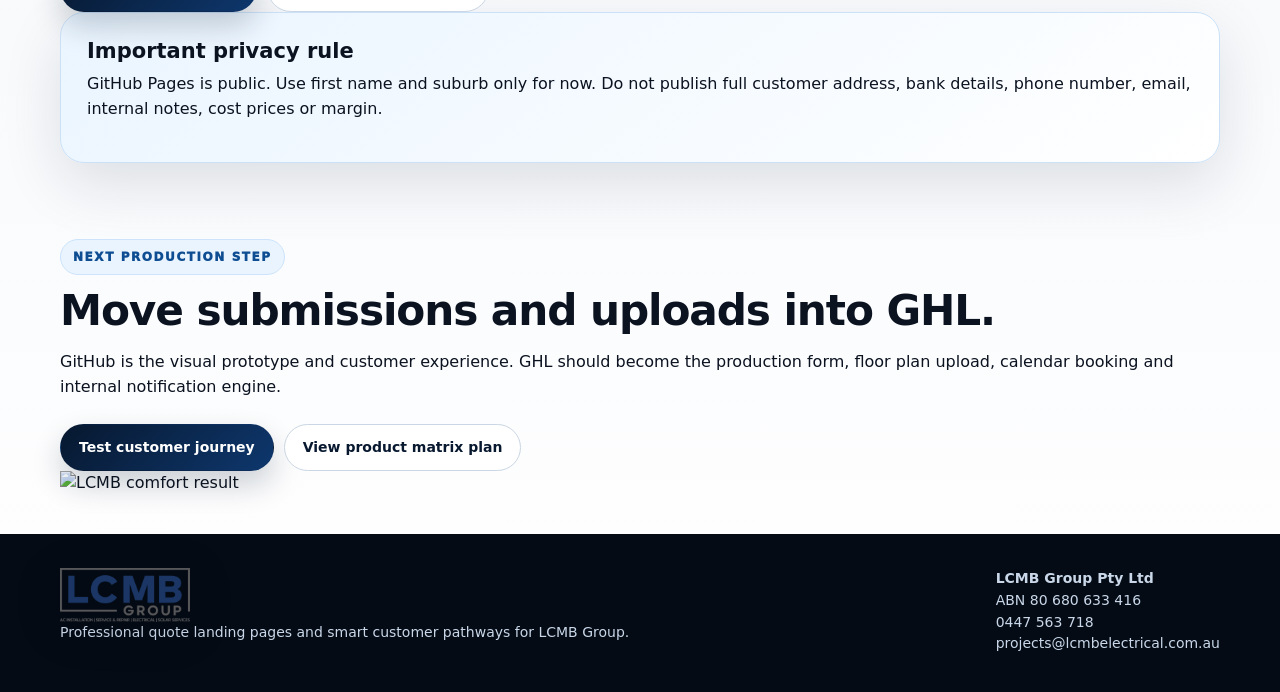
==== commit 8e8f6672: "Upgrade LCMB smart selector to V6 instant estimate app Upgrade LCMB smart selector to V6 instant est" ====
--- a/index.html
+++ b/index.html
@@ -1 +1,14 @@
-<!doctype html><html lang="en-AU"><head><meta charset="utf-8"><meta name="viewport" content="width=device-width, initial-scale=1"><title>LCMB Smart Quotes</title><meta name="robots" content="noindex,nofollow"><link rel="stylesheet" href="assets/site.css"></head><body><div class="topbar"><div class="container"><span><strong>LCMB Group</strong> Smart Quote System</span><span>Internal quoting tool · GitHub Pages MVP</span></div></div><header class="brandbar"><div class="container"><a class="brand" href="index.html"><img src="assets/lcmb-logo-main.png" alt="LCMB Group"></a><div class="nav-actions"><a class="btn secondary" href="quotes/example-quote.html">View demo</a><a class="btn primary" href="quote-generator.html">Open generator</a></div></div></header><section class="hero"><div class="container hero-grid"><div><div class="eyebrow">Premium quote landers</div><h1>Turn ServiceM8 quotes into professional LCMB proposal pages.</h1><p class="lead">Use ServiceM8/GHL for the official quote and acceptance. Use this GitHub system to create a polished proposal page that explains the scope, value, proof and next steps.</p><div class="toolbar"><a class="btn primary" href="quote-generator.html">Create a quote page</a><a class="btn ghost" href="quotes/example-quote.html">View example</a></div><div class="hero-trust"><span class="trust-pill">Electrical</span><span class="trust-pill">Air conditioning</span><span class="trust-pill">Solar</span><span class="trust-pill">Battery</span></div></div><aside class="proposal-card"><img class="logo-on-dark" src="assets/lcmb-logo-transparent.png" alt="LCMB Group"><h3>Workflow</h3><div class="quote-meta"><div class="meta-row"><span>1</span><span>Create quote in ServiceM8/GHL</span></div><div class="meta-row"><span>2</span><span>Generate quote HTML here</span></div><div class="meta-row"><span>3</span><span>Upload to /quotes</span></div><div class="meta-row"><span>4</span><span>Send client the URL</span></div></div></aside></div></section><main><section class="section white"><div class="container grid-3"><div class="card"><span class="kicker">Step 1</span><h3>Open the generator</h3><p class="muted">Paste the customer-facing quote details copied from ServiceM8 or GHL.</p></div><div class="card"><span class="kicker">Step 2</span><h3>Preview and download</h3><p class="muted">Check the page, then download the unique HTML file for that quote.</p></div><div class="card"><span class="kicker">Step 3</span><h3>Upload to GitHub</h3><p class="muted">Upload the file into the /quotes folder and send the published link to the customer.</p></div></div></section><section class="section"><div class="container"><div class="notice"><strong>Privacy reminder:</strong> GitHub Pages is public. Use first name and suburb only for this MVP unless you intentionally choose to publish more detail.</div></div></section></main><footer class="footer"><div class="container footer-grid"><div><img src="assets/lcmb-logo-transparent.png" alt="LCMB Group"><p>ABN 80 680 633 416 · Gold Coast and Brisbane<br>www.lcmbelectrical.com.au</p></div><div>0447563718<br>office@lcmbelectrical.com.au<br>projects@lcmbelectrical.com.au</div></div></footer></body></html>+<!doctype html>
+<html lang="en-AU">
+<head><meta charset="utf-8"><meta name="viewport" content="width=device-width,initial-scale=1"><title>LCMB Smart Quotes - V6 Interactive Selector</title><meta name="robots" content="noindex,nofollow"><link rel="stylesheet" href="assets/site.css"></head>
+<body>
+<div class="topbar"><div class="container"><span><strong>LCMB Group</strong> Smart Quotes</span><span>Electrical · Air conditioning · Solar · Battery</span></div></div>
+<header class="brandbar"><div class="container"><a class="brand" href="index.html"><img src="assets/lcmb-logo-main.png" alt="LCMB Group"></a><div class="nav-actions"><a class="btn primary" href="smart-selector.html">Open smart selector</a><a class="btn secondary" href="quote-generator.html">Quote generator</a><a class="btn secondary" href="quotes/sm8-11863-options-demo.html">Options demo</a></div></div></header>
+<section class="hero hero-photo" style="background-image:url('assets/job-photos/hero-solar-battery-team.jpg')"><div class="container hero-grid"><div><div class="eyebrow">Professional V6</div><h1>Interactive system selection and proposal pages for LCMB Group.</h1><p class="lead">V6 adds a modern mobile-first smart selector: the lead chooses ducted, split systems, solar, battery or combined packages, answers simple questions, selects product preferences, gets an indicative range and requests a site inspection.</p><div class="hero-trust"><span class="trust-pill">Smart customer pathway</span><span class="trust-pill">Product preference options</span><span class="trust-pill">Indicative estimates</span><span class="trust-pill">Site inspection request</span></div></div><aside class="proposal-card"><img src="assets/lcmb-logo-main.png" alt="LCMB Group"><h3>Recommended workflow</h3><p>Use the smart selector for early-stage leads and the quote generator for formal ServiceM8/GHL proposals after LCMB has confirmed scope and pricing.</p><div class="total-highlight"><div class="label">System version</div><div class="big-number">V6 Interactive</div></div></aside></div></section>
+<main>
+<section class="section"><div class="container grid-3"><div class="card"><h3>1. Smart selector</h3><p>Use this when the customer is not sure what they want yet. It asks easy questions, shows an indicative range and produces a clean summary for LCMB.</p><a class="btn primary" href="smart-selector.html">Open smart selector</a></div><div class="card"><h3>2. Options quote</h3><p>Use this once you have an official ServiceM8/GHL quote and want the customer to compare upgrades and product choices.</p><a class="btn secondary" href="quotes/sm8-11863-options-demo.html">View options demo</a></div><div class="card"><h3>3. Quote generator</h3><p>Use this to create customer-specific HTML quote pages and upload them into the /quotes folder on GitHub.</p><a class="btn secondary" href="quote-generator.html">Open generator</a></div></div></section>
+<section class="section tight"><div class="container split"><div><span class="kicker">How to use V6</span><h2>One system, two customer experiences.</h2><p class="muted">The smart selector is for lead qualification and pre-site-inspection estimates. The proposal/quote pages are for the formal pricing conversation after LCMB has checked the job.</p><div class="hero-trust"><a class="btn primary" href="smart-selector.html">Start smart selector</a><a class="btn secondary" href="quote-generator.html">Create a proposal page</a></div></div><div class="card blue"><h3>Important privacy rule</h3><p>GitHub Pages is public. Use first name and suburb only for now. Do not publish full customer address, bank details, phone number, email, internal notes, cost prices or margin.</p></div></div></section>
+<section class="section tight"><div class="container video-card"><div><span class="kicker">Next production step</span><h2>Move submissions and uploads into GHL.</h2><p>GitHub is the visual prototype and customer experience. GHL should become the production form, floor plan upload, calendar booking and internal notification engine.</p><div class="hero-trust"><a class="btn primary" href="smart-selector.html">Test customer journey</a><a class="btn secondary" href="PRODUCT_MATRIX_V6.md">View product matrix plan</a></div></div><div class="video-thumb"><img src="assets/job-photos/family-comfort-ducted-air.jpg" alt="LCMB comfort result"></div></div></section>
+</main>
+<footer class="footer"><div class="container footer-grid"><div><img src="assets/lcmb-logo-transparent.png" alt="LCMB Group"><p>Professional quote landing pages and smart customer pathways for LCMB Group.</p></div><div><strong>LCMB Group Pty Ltd</strong><br>ABN 80 680 633 416<br>0447 563 718<br>projects@lcmbelectrical.com.au</div></div></footer>
+</body></html>
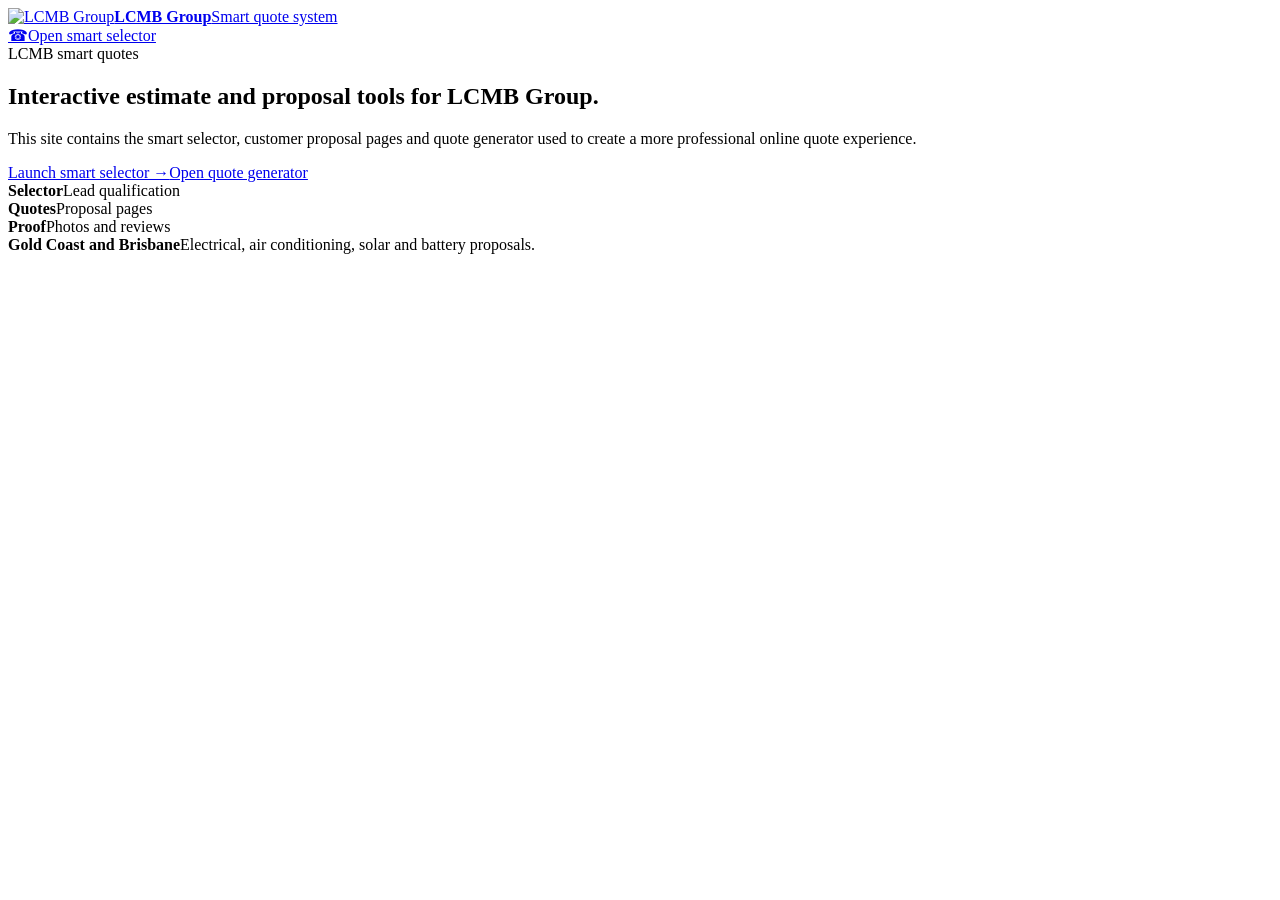
==== commit 21e9bb72: "Upgrade LCMB smart selector to V7 dashboard estimator Upgrade LCMB smart selector to V7 dashboard es" ====
--- a/index.html
+++ b/index.html
@@ -1,14 +1,29 @@
 <!doctype html>
 <html lang="en-AU">
-<head><meta charset="utf-8"><meta name="viewport" content="width=device-width,initial-scale=1"><title>LCMB Smart Quotes - V6 Interactive Selector</title><meta name="robots" content="noindex,nofollow"><link rel="stylesheet" href="assets/site.css"></head>
+<head>
+  <meta charset="utf-8">
+  <meta name="viewport" content="width=device-width,initial-scale=1">
+  <title>LCMB Group Smart Quotes</title>
+  <meta name="robots" content="noindex,nofollow">
+  <link rel="stylesheet" href="assets/dashboard-v7.css">
+</head>
 <body>
-<div class="topbar"><div class="container"><span><strong>LCMB Group</strong> Smart Quotes</span><span>Electrical · Air conditioning · Solar · Battery</span></div></div>
-<header class="brandbar"><div class="container"><a class="brand" href="index.html"><img src="assets/lcmb-logo-main.png" alt="LCMB Group"></a><div class="nav-actions"><a class="btn primary" href="smart-selector.html">Open smart selector</a><a class="btn secondary" href="quote-generator.html">Quote generator</a><a class="btn secondary" href="quotes/sm8-11863-options-demo.html">Options demo</a></div></div></header>
-<section class="hero hero-photo" style="background-image:url('assets/job-photos/hero-solar-battery-team.jpg')"><div class="container hero-grid"><div><div class="eyebrow">Professional V6</div><h1>Interactive system selection and proposal pages for LCMB Group.</h1><p class="lead">V6 adds a modern mobile-first smart selector: the lead chooses ducted, split systems, solar, battery or combined packages, answers simple questions, selects product preferences, gets an indicative range and requests a site inspection.</p><div class="hero-trust"><span class="trust-pill">Smart customer pathway</span><span class="trust-pill">Product preference options</span><span class="trust-pill">Indicative estimates</span><span class="trust-pill">Site inspection request</span></div></div><aside class="proposal-card"><img src="assets/lcmb-logo-main.png" alt="LCMB Group"><h3>Recommended workflow</h3><p>Use the smart selector for early-stage leads and the quote generator for formal ServiceM8/GHL proposals after LCMB has confirmed scope and pricing.</p><div class="total-highlight"><div class="label">System version</div><div class="big-number">V6 Interactive</div></div></aside></div></section>
-<main>
-<section class="section"><div class="container grid-3"><div class="card"><h3>1. Smart selector</h3><p>Use this when the customer is not sure what they want yet. It asks easy questions, shows an indicative range and produces a clean summary for LCMB.</p><a class="btn primary" href="smart-selector.html">Open smart selector</a></div><div class="card"><h3>2. Options quote</h3><p>Use this once you have an official ServiceM8/GHL quote and want the customer to compare upgrades and product choices.</p><a class="btn secondary" href="quotes/sm8-11863-options-demo.html">View options demo</a></div><div class="card"><h3>3. Quote generator</h3><p>Use this to create customer-specific HTML quote pages and upload them into the /quotes folder on GitHub.</p><a class="btn secondary" href="quote-generator.html">Open generator</a></div></div></section>
-<section class="section tight"><div class="container split"><div><span class="kicker">How to use V6</span><h2>One system, two customer experiences.</h2><p class="muted">The smart selector is for lead qualification and pre-site-inspection estimates. The proposal/quote pages are for the formal pricing conversation after LCMB has checked the job.</p><div class="hero-trust"><a class="btn primary" href="smart-selector.html">Start smart selector</a><a class="btn secondary" href="quote-generator.html">Create a proposal page</a></div></div><div class="card blue"><h3>Important privacy rule</h3><p>GitHub Pages is public. Use first name and suburb only for now. Do not publish full customer address, bank details, phone number, email, internal notes, cost prices or margin.</p></div></div></section>
-<section class="section tight"><div class="container video-card"><div><span class="kicker">Next production step</span><h2>Move submissions and uploads into GHL.</h2><p>GitHub is the visual prototype and customer experience. GHL should become the production form, floor plan upload, calendar booking and internal notification engine.</p><div class="hero-trust"><a class="btn primary" href="smart-selector.html">Test customer journey</a><a class="btn secondary" href="PRODUCT_MATRIX_V6.md">View product matrix plan</a></div></div><div class="video-thumb"><img src="assets/job-photos/family-comfort-ducted-air.jpg" alt="LCMB comfort result"></div></div></section>
-</main>
-<footer class="footer"><div class="container footer-grid"><div><img src="assets/lcmb-logo-transparent.png" alt="LCMB Group"><p>Professional quote landing pages and smart customer pathways for LCMB Group.</p></div><div><strong>LCMB Group Pty Ltd</strong><br>ABN 80 680 633 416<br>0447 563 718<br>projects@lcmbelectrical.com.au</div></div></footer>
-</body></html>
+  <header class="topbar">
+    <a class="topbar__logo" href="index.html"><img src="assets/lcmb-logo-white.png" alt="LCMB Group"><span class="topbar__brand"><strong>LCMB Group</strong><span>Smart quote system</span></span></a>
+    <nav class="topbar__actions"><a class="topbar__call" href="tel:+61447563718">☎</a><a class="topbar__cta" href="smart-selector.html">Open smart selector</a></nav>
+  </header>
+  <main class="shell" style="grid-template-columns:1fr;max-width:1180px">
+    <section class="wizard" style="padding:0">
+      <div class="step active hero">
+        <div class="hero-grid">
+          <div class="hero-card">
+            <div><span class="kicker">LCMB smart quotes</span><h1>Interactive estimate and proposal tools for LCMB Group.</h1><p>This site contains the smart selector, customer proposal pages and quote generator used to create a more professional online quote experience.</p><div class="btn-row"><a class="btn btn--gold" href="smart-selector.html">Launch smart selector →</a><a class="btn btn--dark" href="quote-generator.html">Open quote generator</a></div></div>
+            <div class="hero-stats"><div class="stat"><strong>Selector</strong><span>Lead qualification</span></div><div class="stat"><strong>Quotes</strong><span>Proposal pages</span></div><div class="stat"><strong>Proof</strong><span>Photos and reviews</span></div></div>
+          </div>
+          <div class="hero-photo" style="background-image:url('assets/job-photos/hero-solar-battery.webp')"><div class="hero-photo__badge"><b>Gold Coast and Brisbane</b><span>Electrical, air conditioning, solar and battery proposals.</span></div></div>
+        </div>
+      </div>
+    </section>
+  </main>
+</body>
+</html>
